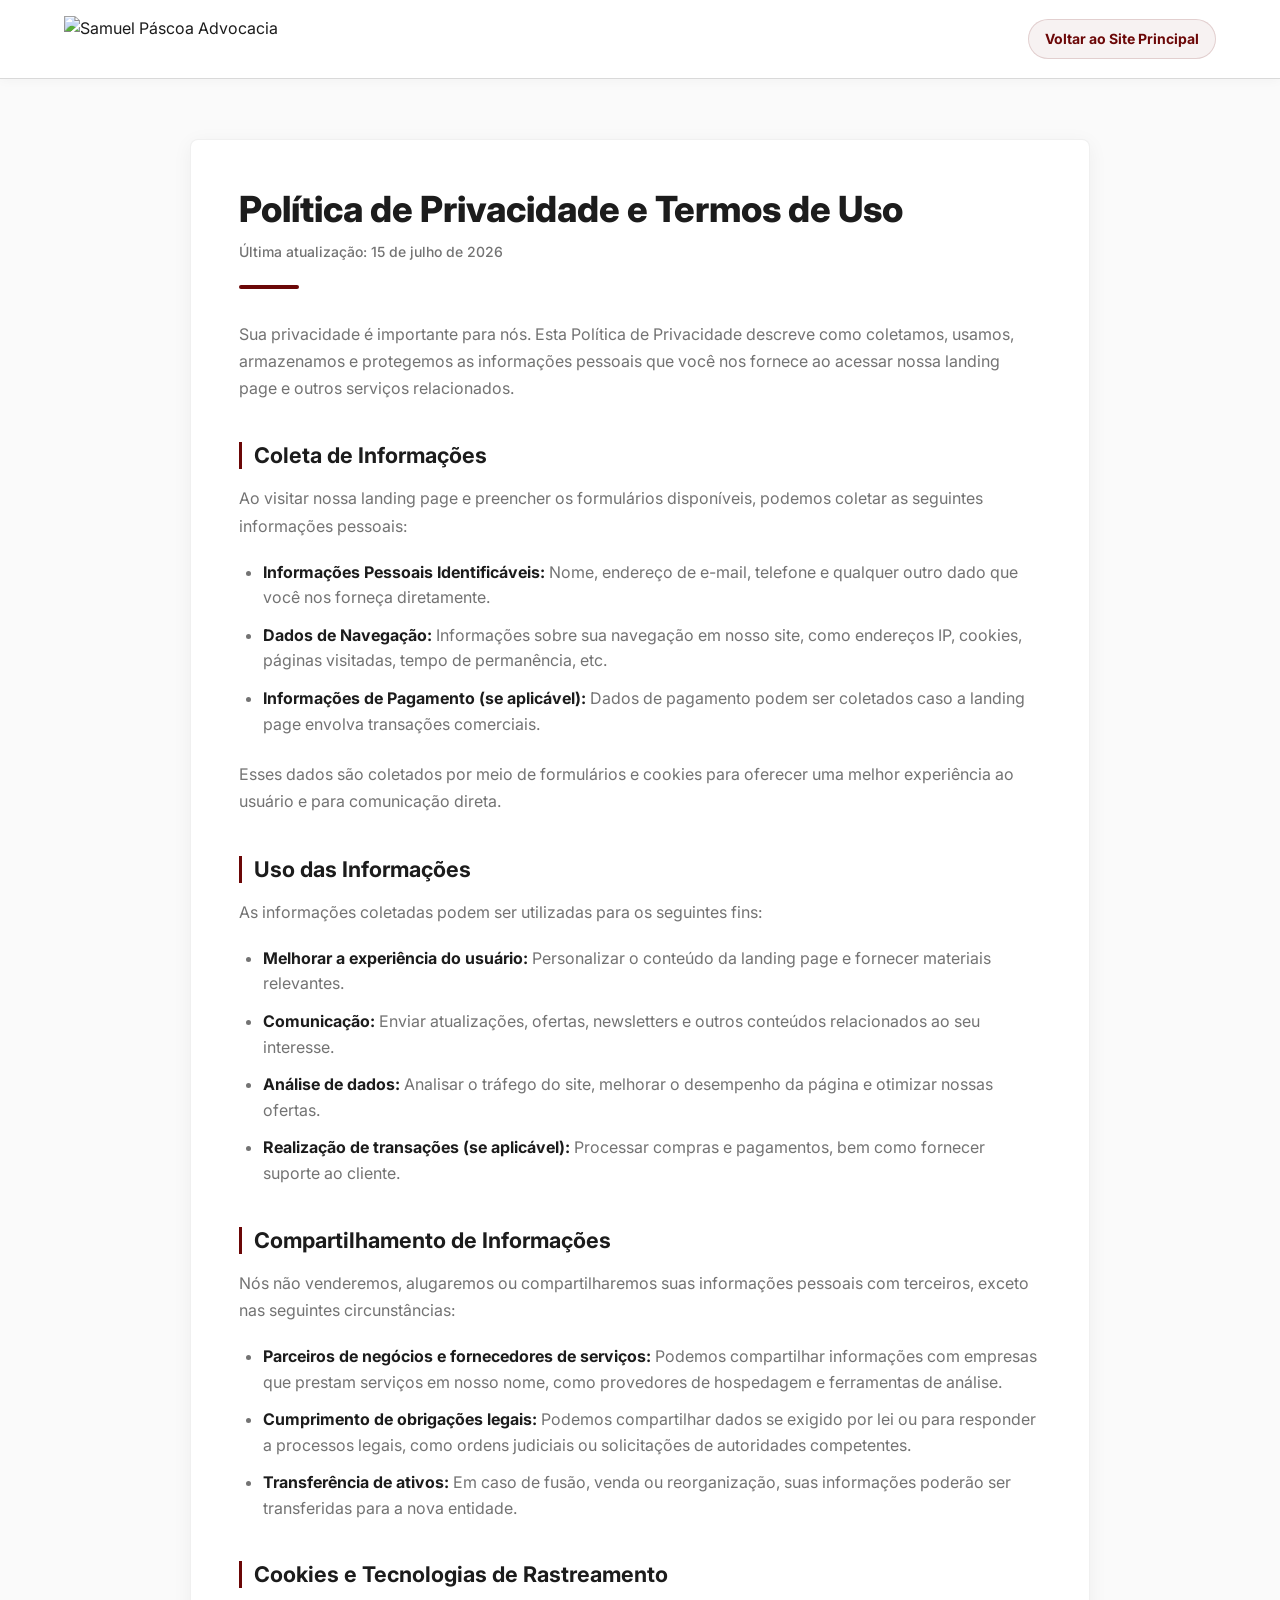
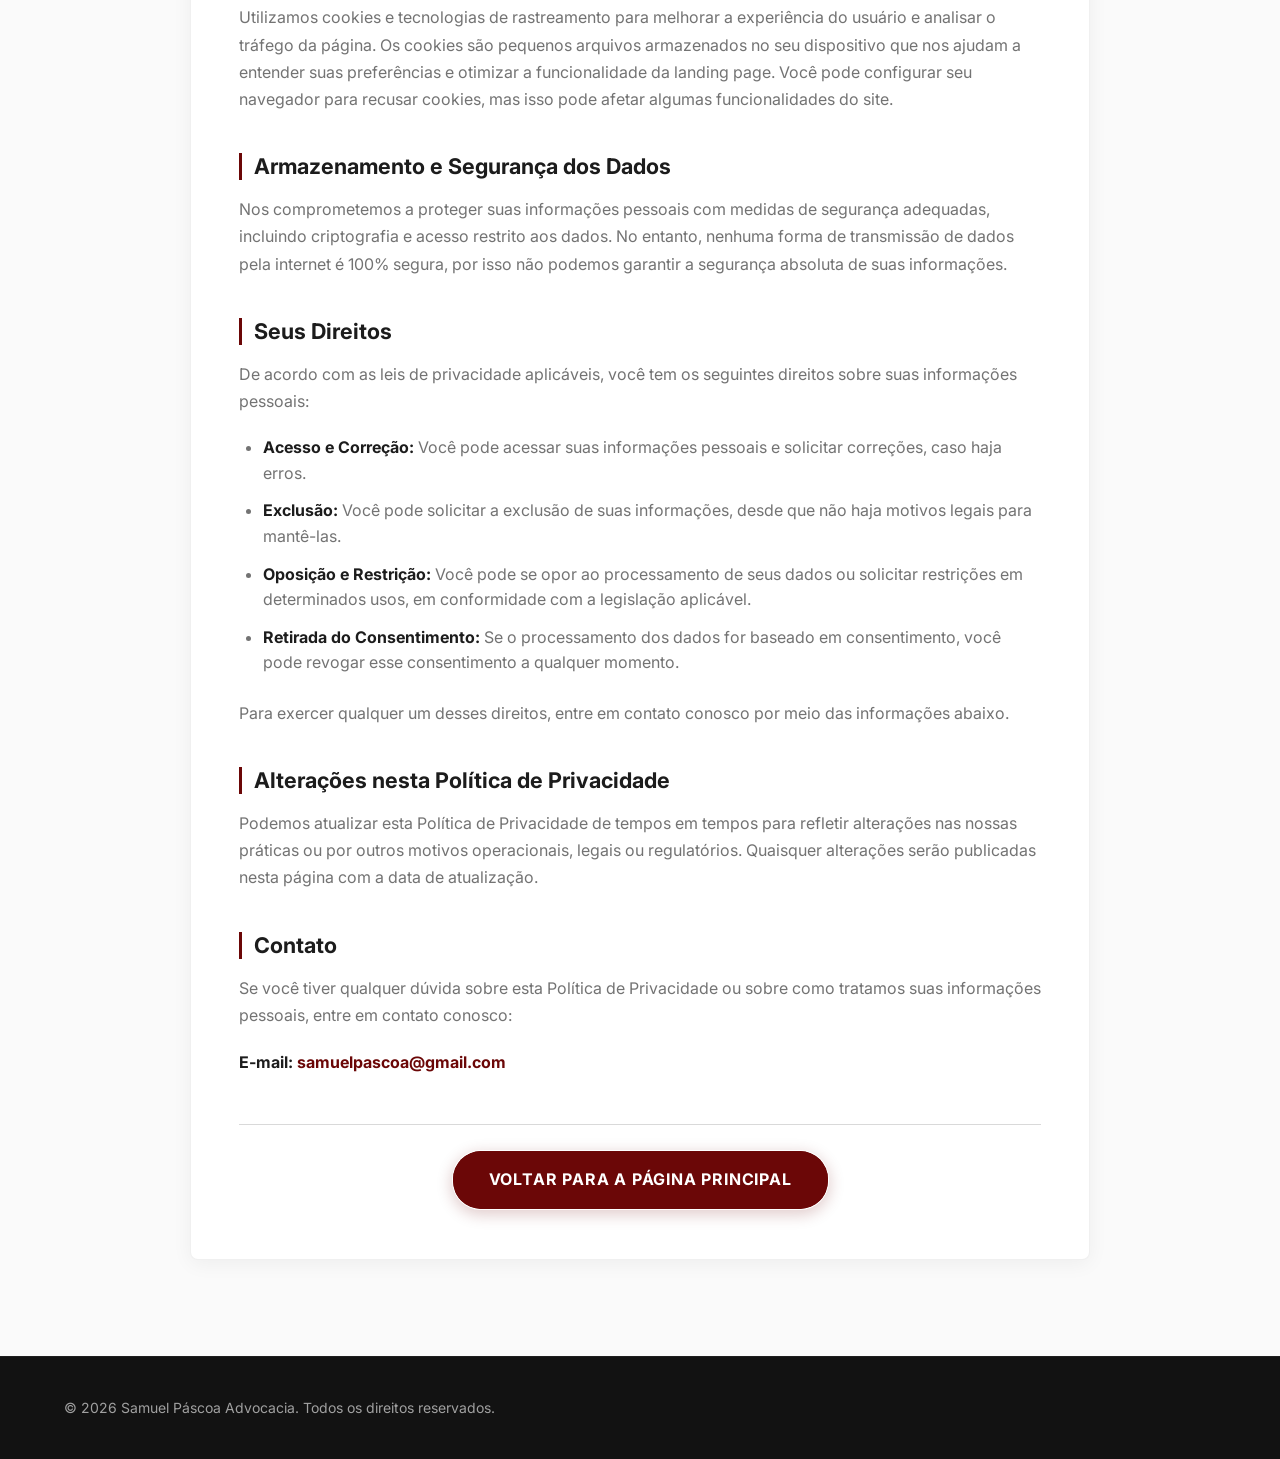
==== privacidade.html @ f3d2ee50 "Add files via upload" ====
<!DOCTYPE html>
<html lang="pt-BR">
<head>
    <meta charset="UTF-8">
    <meta name="viewport" content="width=device-width, initial-scale=1.0">
    <meta name="description" content="Política de Privacidade e Termos de Uso - Samuel Páscoa Advocacia.">
    <title>Política de Privacidade | Samuel Páscoa Advocacia</title>
    
    <!-- Google Fonts - Inter -->
    <link rel="preconnect" href="https://fonts.googleapis.com">
    <link rel="preconnect" href="https://fonts.gstatic.com" crossorigin>
    <link href="https://fonts.googleapis.com/css2?family=Inter:wght@300;400;500;600;700;800&display=swap" rel="stylesheet">
    
    <!-- CSS Stylesheet -->
    <link rel="stylesheet" href="style.css">
</head>
<body class="legal-body">

    <!-- CABEÇALHO / HEADER -->
    <header class="main-header">
        <div class="container header-container">
            <a href="index.html" class="logo">
                <img src="assets/logo.png" alt="Samuel Páscoa Advocacia" class="logo-img">
            </a>
            <a href="index.html" class="header-badge">
                Voltar ao Site Principal
            </a>
        </div>
    </header>

    <!-- CONTEÚDO LEGAL -->
    <main class="legal-page-container">
        <div class="container legal-content-box">
            <h1>Política de Privacidade e Termos de Uso</h1>
            <span class="last-update">Última atualização: 15 de julho de 2026</span>
            
            <div class="section-divider align-left" style="margin: 20px 0 32px 0;"></div>
            
            <p>Sua privacidade é importante para nós. Esta Política de Privacidade descreve como coletamos, usamos, armazenamos e protegemos as informações pessoais que você nos fornece ao acessar nossa landing page e outros serviços relacionados.</p>
            
            <h2>Coleta de Informações</h2>
            <p>Ao visitar nossa landing page e preencher os formulários disponíveis, podemos coletar as seguintes informações pessoais:</p>
            <ul>
                <li><strong>Informações Pessoais Identificáveis:</strong> Nome, endereço de e-mail, telefone e qualquer outro dado que você nos forneça diretamente.</li>
                <li><strong>Dados de Navegação:</strong> Informações sobre sua navegação em nosso site, como endereços IP, cookies, páginas visitadas, tempo de permanência, etc.</li>
                <li><strong>Informações de Pagamento (se aplicável):</strong> Dados de pagamento podem ser coletados caso a landing page envolva transações comerciais.</li>
            </ul>
            <p>Esses dados são coletados por meio de formulários e cookies para oferecer uma melhor experiência ao usuário e para comunicação direta.</p>
            
            <h2>Uso das Informações</h2>
            <p>As informações coletadas podem ser utilizadas para os seguintes fins:</p>
            <ul>
                <li><strong>Melhorar a experiência do usuário:</strong> Personalizar o conteúdo da landing page e fornecer materiais relevantes.</li>
                <li><strong>Comunicação:</strong> Enviar atualizações, ofertas, newsletters e outros conteúdos relacionados ao seu interesse.</li>
                <li><strong>Análise de dados:</strong> Analisar o tráfego do site, melhorar o desempenho da página e otimizar nossas ofertas.</li>
                <li><strong>Realização de transações (se aplicável):</strong> Processar compras e pagamentos, bem como fornecer suporte ao cliente.</li>
            </ul>
            
            <h2>Compartilhamento de Informações</h2>
            <p>Nós não venderemos, alugaremos ou compartilharemos suas informações pessoais com terceiros, exceto nas seguintes circunstâncias:</p>
            <ul>
                <li><strong>Parceiros de negócios e fornecedores de serviços:</strong> Podemos compartilhar informações com empresas que prestam serviços em nosso nome, como provedores de hospedagem e ferramentas de análise.</li>
                <li><strong>Cumprimento de obrigações legais:</strong> Podemos compartilhar dados se exigido por lei ou para responder a processos legais, como ordens judiciais ou solicitações de autoridades competentes.</li>
                <li><strong>Transferência de ativos:</strong> Em caso de fusão, venda ou reorganização, suas informações poderão ser transferidas para a nova entidade.</li>
            </ul>
            
            <h2>Cookies e Tecnologias de Rastreamento</h2>
            <p>Utilizamos cookies e tecnologias de rastreamento para melhorar a experiência do usuário e analisar o tráfego da página. Os cookies são pequenos arquivos armazenados no seu dispositivo que nos ajudam a entender suas preferências e otimizar a funcionalidade da landing page. Você pode configurar seu navegador para recusar cookies, mas isso pode afetar algumas funcionalidades do site.</p>
            
            <h2>Armazenamento e Segurança dos Dados</h2>
            <p>Nos comprometemos a proteger suas informações pessoais com medidas de segurança adequadas, incluindo criptografia e acesso restrito aos dados. No entanto, nenhuma forma de transmissão de dados pela internet é 100% segura, por isso não podemos garantir a segurança absoluta de suas informações.</p>
            
            <h2>Seus Direitos</h2>
            <p>De acordo com as leis de privacidade aplicáveis, você tem os seguintes direitos sobre suas informações pessoais:</p>
            <ul>
                <li><strong>Acesso e Correção:</strong> Você pode acessar suas informações pessoais e solicitar correções, caso haja erros.</li>
                <li><strong>Exclusão:</strong> Você pode solicitar a exclusão de suas informações, desde que não haja motivos legais para mantê-las.</li>
                <li><strong>Oposição e Restrição:</strong> Você pode se opor ao processamento de seus dados ou solicitar restrições em determinados usos, em conformidade com a legislação aplicável.</li>
                <li><strong>Retirada do Consentimento:</strong> Se o processamento dos dados for baseado em consentimento, você pode revogar esse consentimento a qualquer momento.</li>
            </ul>
            <p>Para exercer qualquer um desses direitos, entre em contato conosco por meio das informações abaixo.</p>
            
            <h2>Alterações nesta Política de Privacidade</h2>
            <p>Podemos atualizar esta Política de Privacidade de tempos em tempos para refletir alterações nas nossas práticas ou por outros motivos operacionais, legais ou regulatórios. Quaisquer alterações serão publicadas nesta página com a data de atualização.</p>
            
            <h2>Contato</h2>
            <p>Se você tiver qualquer dúvida sobre esta Política de Privacidade ou sobre como tratamos suas informações pessoais, entre em contato conosco:</p>
            <p style="margin-bottom: 40px;"><strong>E-mail:</strong> <a href="mailto:samuelpascoa@gmail.com" style="color: var(--primary-color); font-weight: 700;">samuelpascoa@gmail.com</a></p>
            
            <div class="legal-cta-wrapper">
                <a href="index.html" class="btn btn-primary shiner">Voltar para a Página Principal</a>
            </div>
        </div>
    </main>

    <!-- FOOTER -->
    <footer class="main-footer">
        <div class="container footer-container">
            <p class="copyright">&copy; 2026 Samuel Páscoa Advocacia. Todos os direitos reservados.</p>
        </div>
    </footer>

</body>
</html>
---- style.css ----
/* 
   SAMUEL PÁSCOA ADVOCACIA - LANDING PAGE STYLE SHEET
   Visual Identity: Premium, Trustworthy, Urgency-optimized (CRO)
   Design System: Custom CSS variables, responsive grids, CSS animations
*/

/* -----------------------------------------
   1. DESIGN TOKENS & VARIABLES
----------------------------------------- */
:root {
    /* Colors */
    --primary-color: #6B0707;       /* Vermelho Bordô (CTAs / Destaques) */
    --primary-hover: #520505;       /* Bordô mais escuro para hover */
    --text-primary: #1C1C1C;        /* Cinza escuro para títulos e textos principais */
    --text-secondary: #737373;      /* Cinza médio para textos secundários */
    --bg-light: #FAFAFA;            /* Off-white de fundo principal */
    --bg-white: #FFFFFF;            /* Branco puro para cards/seções alternadas */
    --bg-dark: #121212;             /* Fundo escuro para Hero/Header/Footer */
    --border-color: #D9D9D9;        /* Cinza claro para divisórias e bordas */
    --accent-glow: rgba(255, 255, 255, 0.85); /* Cor do feixe de brilho do Shiner */
    --whatsapp-color: #25D366;      /* Verde WhatsApp */
    --whatsapp-hover: #20BA5A;

    /* Fonts */
    --font-family: 'Inter', sans-serif;
    
    /* Spacings & Layout */
    --container-max-width: 1200px;
    --transition-smooth: all 0.3s cubic-bezier(0.25, 0.8, 0.25, 1);
    --border-radius: 8px;
    --box-shadow: 0 4px 20px rgba(0, 0, 0, 0.05);
    --box-shadow-hover: 0 10px 30px rgba(107, 7, 7, 0.08);
}

/* -----------------------------------------
   2. RESET & BASE STYLES
----------------------------------------- */
*, *::before, *::after {
    box-sizing: border-box;
    margin: 0;
    padding: 0;
}

html {
    scroll-behavior: smooth;
    font-size: 16px;
    -webkit-font-smoothing: antialiased;
}

body {
    font-family: var(--font-family);
    background-color: var(--bg-light);
    color: var(--text-primary);
    line-height: 1.6;
    overflow-x: hidden;
}

img, svg {
    max-width: 100%;
    height: auto;
    display: block;
}

a {
    text-decoration: none;
    color: inherit;
    transition: var(--transition-smooth);
}

button {
    font-family: inherit;
    cursor: pointer;
    border: none;
    background: none;
    outline: none;
}

/* -----------------------------------------
   3. TYPOGRAPHY & SECTIONS
----------------------------------------- */
h1, h2, h3, h4 {
    font-weight: 700;
    line-height: 1.25;
    color: var(--text-primary);
}

/* Base Container */
.container {
    width: 100%;
    max-width: var(--container-max-width);
    margin: 0 auto;
    padding: 0 24px;
}

/* Section Header Utility */
.section-header {
    text-align: center;
    max-width: 800px;
    margin: 0 auto 56px auto;
}

.section-tagline {
    font-size: 0.875rem;
    font-weight: 700;
    text-transform: uppercase;
    letter-spacing: 0.1em;
    color: var(--primary-color);
    margin-bottom: 12px;
    display: inline-block;
}

.section-tagline.align-left {
    text-align: left;
    display: block;
}

.section-title {
    font-size: 2rem;
    font-weight: 800;
    color: var(--text-primary);
    margin-bottom: 20px;
}

.section-title.align-left {
    text-align: left;
    font-size: 2.25rem;
}

.section-divider {
    width: 60px;
    height: 4px;
    background-color: var(--primary-color);
    margin: 0 auto 24px auto;
    border-radius: 2px;
}

.section-subtitle {
    font-size: 1.125rem;
    color: var(--text-secondary);
    font-weight: 400;
}

/* -----------------------------------------
   4. BUTTONS & CTA ANIMATIONS (CRO SPECIALTY)
----------------------------------------- */
.btn {
    display: inline-flex;
    align-items: center;
    justify-content: center;
    padding: 16px 36px;
    font-size: 1rem;
    font-weight: 700;
    text-transform: uppercase;
    letter-spacing: 0.05em;
    border-radius: 30px;
    transition: var(--transition-smooth);
    border: none;
    box-shadow: 0 4px 15px rgba(107, 7, 7, 0.2);
}

.btn-primary {
    background-color: var(--primary-color);
    color: var(--bg-white);
}

.btn-primary:hover {
    background-color: var(--primary-hover);
    transform: translateY(-2px);
    box-shadow: 0 6px 20px rgba(107, 7, 7, 0.3);
}

/* SHINER EFFECT: Glowing rotating border beam + diagonal shine sweep */
.btn-primary.shiner {
    position: relative;
    z-index: 1;
    overflow: hidden;
    /* Extra padding to accommodate the border beam effect if needed */
    border: 2px solid transparent;
    background-clip: padding-box;
}

/* Border beam element */
.btn-primary.shiner::before {
    content: '';
    position: absolute;
    top: -50%;
    left: -50%;
    width: 200%;
    height: 200%;
    background: conic-gradient(
        from 0deg,
        transparent 0%,
        transparent 35%,
        var(--accent-glow) 50%,
        transparent 65%,
        transparent 100%
    );
    animation: rotateGlow 4s linear infinite;
    z-index: -2;
}

/* Inner masking to maintain button color and shape */
.btn-primary.shiner::after {
    content: '';
    position: absolute;
    inset: 0px;
    background-color: var(--primary-color);
    border-radius: 28px; /* Slightly smaller than outer button border-radius */
    z-index: -1;
    transition: var(--transition-smooth);
}

.btn-primary.shiner:hover::after {
    background-color: var(--primary-hover);
}

/* Diagonal reflection sweep (double shiner effect for maximum CRO punch) */
@keyframes rotateGlow {
    0% {
        transform: rotate(0deg);
    }
    100% {
        transform: rotate(360deg);
    }
}

/* -----------------------------------------
   5. HEADER / NAVIGATION
----------------------------------------- */
.main-header {
    background-color: var(--bg-white);
    border-bottom: 1px solid var(--border-color);
    position: sticky;
    top: 0;
    z-index: 100;
    padding: 16px 0;
    box-shadow: 0 2px 10px rgba(0, 0, 0, 0.03);
}

.header-container {
    display: flex;
    justify-content: space-between;
    align-items: center;
}

.logo {
    display: flex;
    align-items: center;
}

.logo-img {
    height: 46px;
    width: auto;
}

.header-badge {
    background-color: rgba(107, 7, 7, 0.05);
    border: 1px solid rgba(107, 7, 7, 0.15);
    padding: 8px 16px;
    border-radius: 20px;
    font-size: 0.875rem;
    font-weight: 700;
    color: var(--primary-color);
    display: flex;
    align-items: center;
    gap: 8px;
}

.pulse-dot {
    width: 8px;
    height: 8px;
    background-color: #25D366;
    border-radius: 50%;
    display: inline-block;
    animation: pulse 1.5s infinite;
}

@keyframes pulse {
    0% {
        transform: scale(0.9);
        box-shadow: 0 0 0 0 rgba(37, 211, 102, 0.7);
    }
    70% {
        transform: scale(1);
        box-shadow: 0 0 0 8px rgba(37, 211, 102, 0);
    }
    100% {
        transform: scale(0.9);
        box-shadow: 0 0 0 0 rgba(37, 211, 102, 0);
    }
}

/* -----------------------------------------
   6. DOBRA 1 — HERO
----------------------------------------- */
.hero-section {
    position: relative;
    background-image: url('assets/hero_background.png');
    background-size: cover;
    background-position: center;
    background-repeat: no-repeat;
    color: var(--bg-white);
    padding: 120px 0 100px 0;
    min-height: 85vh;
    display: flex;
    align-items: center;
    overflow: hidden;
}

.hero-overlay {
    position: absolute;
    inset: 0;
    background: linear-gradient(135deg, rgba(18, 18, 18, 0.95) 0%, rgba(18, 18, 18, 0.85) 60%, rgba(107, 7, 7, 0.4) 100%);
    z-index: 1;
}

.hero-container {
    position: relative;
    z-index: 2;
}

.hero-content {
    max-width: 720px;
}

.hero-logo {
    margin-bottom: 24px;
    display: flex;
    justify-content: flex-start;
}

.hero-logo-img {
    height: 90px;
    width: auto;
    filter: drop-shadow(0 4px 10px rgba(0, 0, 0, 0.3));
}

.location-badge {
    background-color: var(--primary-color);
    color: var(--bg-white);
    padding: 8px 16px;
    border-radius: 20px;
    font-size: 0.875rem;
    font-weight: 700;
    letter-spacing: 0.05em;
    display: inline-flex;
    align-items: center;
    gap: 8px;
    margin-bottom: 24px;
    border: 1px solid rgba(255, 255, 255, 0.2);
}

.hero-title {
    font-size: 2.875rem;
    font-weight: 800;
    color: var(--bg-white);
    margin-bottom: 24px;
    line-height: 1.2;
}

.hero-description {
    font-size: 1.125rem;
    line-height: 1.7;
    color: rgba(255, 255, 255, 0.9);
    margin-bottom: 40px;
    font-weight: 300;
}

.hero-cta-wrapper {
    display: flex;
    flex-direction: column;
    align-items: flex-start;
    gap: 12px;
}

.cta-subtext {
    font-size: 0.875rem;
    color: rgba(255, 255, 255, 0.7);
    margin-left: 4px;
}

/* -----------------------------------------
   7. DOBRA 2 — SERVIÇOS
----------------------------------------- */
.services-section {
    padding: 96px 0;
    background-color: var(--bg-white);
}

.services-grid {
    display: grid;
    grid-template-columns: repeat(4, 1fr);
    gap: 24px;
    margin-bottom: 56px;
}

.service-card {
    background-color: var(--bg-light);
    border: 1px solid rgba(0, 0, 0, 0.06);
    border-radius: var(--border-radius);
    padding: 32px 24px;
    transition: var(--transition-smooth);
    display: flex;
    flex-direction: column;
    align-items: center;
    text-align: center;
}

.service-card:hover {
    transform: translateY(-6px);
    border-color: var(--primary-color);
    background-color: var(--bg-white);
    box-shadow: var(--box-shadow-hover);
}

.service-icon-wrapper {
    background-color: rgba(107, 7, 7, 0.08);
    color: var(--primary-color);
    width: 48px;
    height: 48px;
    border-radius: 6px;
    display: flex;
    align-items: center;
    justify-content: center;
    margin-bottom: 20px;
    transition: var(--transition-smooth);
}

.service-card:hover .service-icon-wrapper {
    background-color: var(--primary-color);
    color: var(--bg-white);
}

.service-card-title {
    font-size: 1.125rem;
    font-weight: 700;
    margin-bottom: 12px;
    color: var(--text-primary);
}

.service-card-text {
    font-size: 0.9375rem;
    color: var(--text-secondary);
    line-height: 1.5;
}

.services-cta {
    text-align: center;
}

/* -----------------------------------------
   8. DOBRA 3 — SOBRE O ESCRITÓRIO
----------------------------------------- */
.about-section {
    padding: 96px 0;
    background-color: var(--bg-light);
    border-top: 1px solid var(--border-color);
    border-bottom: 1px solid var(--border-color);
}

.about-container {
    display: grid;
    grid-template-columns: 1fr 1.2fr;
    gap: 64px;
    align-items: center;
}

.about-image-wrapper {
    position: relative;
    padding-bottom: 20px;
}

.about-decor-border {
    position: absolute;
    inset: 20px -20px -20px 20px;
    border: 3px solid var(--primary-color);
    border-radius: var(--border-radius);
    z-index: 1;
}

.about-lawyer-card {
    position: relative;
    z-index: 2;
    background: linear-gradient(135deg, #1C1C1C 0%, #121212 100%);
    color: var(--bg-white);
    border-radius: var(--border-radius);
    border: 1px solid rgba(255, 255, 255, 0.1);
    box-shadow: 0 20px 40px rgba(0, 0, 0, 0.15);
    overflow: hidden;
    display: flex;
    flex-direction: column;
}

.about-lawyer-img-wrapper {
    width: 100%;
    height: 380px;
    overflow: hidden;
    position: relative;
}

.about-lawyer-img {
    width: 100%;
    height: 100%;
    object-fit: cover;
    object-position: center top;
    transition: var(--transition-smooth);
}

.about-lawyer-card:hover .about-lawyer-img {
    transform: scale(1.03);
}

.about-lawyer-info {
    padding: 30px 24px;
    text-align: center;
    display: flex;
    flex-direction: column;
    align-items: center;
    background-color: rgba(28, 28, 28, 0.95);
    border-top: 1px solid rgba(255, 255, 255, 0.05);
}

.lawyer-name {
    font-size: 1.5rem;
    font-weight: 800;
    letter-spacing: 0.02em;
    margin-bottom: 6px;
    color: var(--bg-white);
}

.lawyer-title {
    font-size: 0.875rem;
    color: var(--border-color);
    font-weight: 500;
    letter-spacing: 0.1em;
    text-transform: uppercase;
    margin-bottom: 16px;
}

.lawyer-badge-year {
    background-color: var(--primary-color);
    color: var(--bg-white);
    padding: 8px 20px;
    border-radius: 20px;
    font-size: 0.875rem;
    font-weight: 700;
    box-shadow: 0 4px 10px rgba(107, 7, 7, 0.3);
}

.about-content {
    display: flex;
    flex-direction: column;
    gap: 20px;
}

.about-text-lead {
    font-size: 1.25rem;
    font-weight: 600;
    color: var(--text-primary);
    line-height: 1.5;
}

.about-text {
    font-size: 1rem;
    color: var(--text-secondary);
}

.about-highlight-box {
    background-color: var(--bg-white);
    border-left: 4px solid var(--primary-color);
    padding: 24px;
    border-radius: 0 var(--border-radius) var(--border-radius) 0;
    box-shadow: var(--box-shadow);
}

.about-highlight-box h4 {
    font-size: 1.125rem;
    font-weight: 700;
    margin-bottom: 8px;
    color: var(--primary-color);
}

.about-highlight-box p {
    font-size: 0.9375rem;
    color: var(--text-secondary);
    margin: 0;
}

.about-cta-wrapper {
    margin-top: 12px;
}

/* -----------------------------------------
   9. DOBRA 4 — DIFERENCIAIS
----------------------------------------- */
.diferenciais-section {
    padding: 96px 0;
    background-color: var(--bg-white);
}

.diferenciais-list {
    display: flex;
    flex-direction: column;
    gap: 20px;
    max-width: 900px;
    margin: 0 auto 56px auto;
}

.diferencial-item {
    display: flex;
    gap: 32px;
    padding: 32px;
    background-color: var(--bg-light);
    border: 1px solid rgba(0, 0, 0, 0.05);
    border-radius: var(--border-radius);
    transition: var(--transition-smooth);
}

.diferencial-item:hover {
    border-color: var(--primary-color);
    transform: translateX(6px);
    box-shadow: var(--box-shadow-hover);
}

.dif-num {
    font-size: 2.25rem;
    font-weight: 800;
    color: var(--primary-color);
    line-height: 1;
    opacity: 0.8;
}

.dif-content h3 {
    font-size: 1.25rem;
    font-weight: 700;
    margin-bottom: 8px;
}

.dif-content p {
    font-size: 0.9375rem;
    color: var(--text-secondary);
    margin: 0;
}

.diferenciais-cta {
    text-align: center;
}

/* -----------------------------------------
   10. DOBRA 5 — PROVA SOCIAL
----------------------------------------- */
.social-proof-section {
    padding: 96px 0;
    background-color: var(--bg-light);
    border-top: 1px solid var(--border-color);
    border-bottom: 1px solid var(--border-color);
}

.reviews-grid {
    display: grid;
    grid-template-columns: repeat(3, 1fr);
    gap: 24px;
}

.review-card {
    background-color: var(--bg-white);
    border: 1px solid rgba(0, 0, 0, 0.05);
    border-radius: var(--border-radius);
    padding: 32px;
    box-shadow: var(--box-shadow);
    transition: var(--transition-smooth);
}

.review-card:hover {
    transform: translateY(-4px);
    box-shadow: 0 10px 25px rgba(0, 0, 0, 0.08);
}

.review-header {
    display: flex;
    align-items: center;
    gap: 16px;
    margin-bottom: 16px;
    position: relative;
}

.review-avatar {
    width: 44px;
    height: 44px;
    border-radius: 50%;
    background-color: #6B0707;
    color: var(--bg-white);
    font-weight: 700;
    display: flex;
    align-items: center;
    justify-content: center;
    font-size: 1.125rem;
}

.review-avatar-neutral {
    width: 44px;
    height: 44px;
    border-radius: 50%;
    background-color: #1c1c1c;
    color: var(--bg-white);
    font-weight: 700;
    display: flex;
    align-items: center;
    justify-content: center;
    font-size: 0.75rem;
    letter-spacing: 1px;
}

.review-info, .review-info-neutral {
    display: flex;
    flex-direction: column;
}

.review-author {
    font-size: 0.9375rem;
    font-weight: 700;
    color: var(--text-primary);
}

.review-date {
    font-size: 0.75rem;
    color: var(--text-secondary);
}

.google-icon-wrapper {
    position: absolute;
    top: 0;
    right: 0;
}

.review-stars {
    color: #F1C40F;
    font-size: 1.125rem;
    margin-bottom: 12px;
}

.review-text {
    font-size: 0.9375rem;
    color: var(--text-secondary);
    line-height: 1.6;
}

/* -----------------------------------------
   11. DOBRA 6 — FAQ (PERGUNTAS FREQUENTES)
----------------------------------------- */
.faq-section {
    padding: 96px 0;
    background-color: var(--bg-white);
}

.faq-accordion {
    max-width: 800px;
    margin: 0 auto 56px auto;
    display: flex;
    flex-direction: column;
    gap: 16px;
}

.faq-item {
    border: 1px solid rgba(0, 0, 0, 0.08);
    border-radius: var(--border-radius);
    background-color: var(--bg-light);
    overflow: hidden;
    transition: var(--transition-smooth);
}

.faq-question {
    width: 100%;
    padding: 24px;
    display: flex;
    justify-content: space-between;
    align-items: center;
    font-size: 1.125rem;
    font-weight: 700;
    color: var(--text-primary);
    text-align: left;
    transition: var(--transition-smooth);
}

.faq-question:hover {
    color: var(--primary-color);
}

.faq-icon {
    font-size: 1.5rem;
    font-weight: 400;
    color: var(--primary-color);
    transition: transform 0.3s ease;
}

.faq-answer {
    max-height: 0;
    overflow: hidden;
    transition: max-height 0.4s cubic-bezier(0, 1, 0, 1), padding 0.3s ease;
    padding: 0 24px;
}

.faq-answer p {
    font-size: 0.9375rem;
    color: var(--text-secondary);
    line-height: 1.6;
    padding-bottom: 24px;
}

/* Active State */
.faq-item.active {
    border-color: var(--primary-color);
    background-color: var(--bg-white);
    box-shadow: var(--box-shadow);
}

.faq-item.active .faq-question {
    color: var(--primary-color);
}

.faq-item.active .faq-icon {
    transform: rotate(45deg);
}

.faq-item.active .faq-answer {
    max-height: 1000px; /* Large enough to fit any answer */
    transition: max-height 0.4s cubic-bezier(1, 0, 1, 0);
}

.faq-cta {
    text-align: center;
}

/* -----------------------------------------
   12. DOBRA 7 — CONTATO E LOCALIZAÇÃO
----------------------------------------- */
.contact-section {
    padding: 96px 0;
    background-color: var(--bg-light);
    border-top: 1px solid var(--border-color);
}

.contact-container {
    display: grid;
    grid-template-columns: 1.1fr 1fr;
    gap: 64px;
    align-items: center;
}

.contact-subtitle {
    font-size: 1.125rem;
    color: var(--text-secondary);
    margin-bottom: 40px;
}

.contact-details {
    display: flex;
    flex-direction: column;
    gap: 24px;
}

.contact-detail-item {
    display: flex;
    align-items: center;
    gap: 20px;
}

.contact-icon {
    width: 52px;
    height: 52px;
    border-radius: 50%;
    background-color: rgba(107, 7, 7, 0.08);
    color: var(--primary-color);
    display: flex;
    align-items: center;
    justify-content: center;
    flex-shrink: 0;
}

.contact-text {
    font-size: 1rem;
    color: var(--text-primary);
}

.contact-text strong {
    display: block;
    font-size: 0.875rem;
    color: var(--text-secondary);
    text-transform: uppercase;
    letter-spacing: 0.05em;
    margin-bottom: 2px;
}

.contact-text a {
    font-weight: 700;
    color: var(--text-primary);
}

.contact-text a:hover {
    color: var(--primary-color);
}

.contact-map {
    height: 380px;
    border-radius: var(--border-radius);
    overflow: hidden;
    border: 1px solid var(--border-color);
    box-shadow: var(--box-shadow);
}

.map-placeholder {
    width: 100%;
    height: 100%;
}

/* -----------------------------------------
   13. FOOTER
----------------------------------------- */
.main-footer {
    background-color: var(--bg-dark);
    color: rgba(255, 255, 255, 0.6);
    padding: 40px 0;
    border-top: 1px solid rgba(255, 255, 255, 0.05);
}

.footer-container {
    display: flex;
    justify-content: space-between;
    align-items: center;
    font-size: 0.875rem;
}

.footer-links {
    display: flex;
    align-items: center;
    gap: 16px;
}

.footer-links a {
    color: rgba(255, 255, 255, 0.6);
}

.footer-links a:hover {
    color: var(--bg-white);
}

.footer-links .separator {
    opacity: 0.3;
}

/* -----------------------------------------
   14. FLOATING WHATSAPP
----------------------------------------- */
.whatsapp-floating {
    position: fixed;
    bottom: 32px;
    right: 32px;
    background-color: var(--whatsapp-color);
    color: var(--bg-white);
    width: 60px;
    height: 60px;
    border-radius: 50%;
    display: flex;
    align-items: center;
    justify-content: center;
    box-shadow: 0 6px 20px rgba(37, 211, 102, 0.4);
    z-index: 999;
    transition: var(--transition-smooth);
    animation: whatsappPulse 2s infinite;
}

.whatsapp-floating:hover {
    background-color: var(--whatsapp-hover);
    transform: scale(1.1);
    box-shadow: 0 8px 25px rgba(37, 211, 102, 0.5);
}

@keyframes whatsappPulse {
    0% {
        box-shadow: 0 0 0 0 rgba(37, 211, 102, 0.7);
    }
    70% {
        box-shadow: 0 0 0 15px rgba(37, 211, 102, 0);
    }
    100% {
        box-shadow: 0 0 0 0 rgba(37, 211, 102, 0);
    }
}

/* -----------------------------------------
   15. RESPONSIVE DESIGN (BREAKPOINTS)
----------------------------------------- */

/* Tablet & Smaller Desktops */
@media (max-width: 1024px) {
    /* Typo */
    .hero-title {
        font-size: 2.25rem;
    }
    
    /* Layout */
    .services-grid {
        grid-template-columns: repeat(2, 1fr);
    }
    
    .about-container {
        grid-template-columns: 1fr;
        gap: 48px;
    }
    
    .about-image-wrapper {
        max-width: 480px;
        margin: 0 auto;
        width: 100%;
    }
    
    .contact-container {
        grid-template-columns: 1fr;
        gap: 48px;
    }
    
    .reviews-grid {
        grid-template-columns: repeat(2, 1fr);
    }
    
    .review-card:last-child {
        grid-column: span 2;
    }
}

/* Mobile Devices */
@media (max-width: 768px) {
    html {
        font-size: 15px;
    }
    
    .section-title {
        font-size: 1.75rem;
    }
    
    .section-title.align-left {
        font-size: 1.85rem;
    }
    
    /* Hero */
    .hero-section {
        padding: 80px 0 60px 0;
        min-height: auto;
    }
    
    .hero-title {
        font-size: 2rem;
    }
    
    .hero-cta-wrapper {
        width: 100%;
    }
    
    .btn {
        width: 100%;
        padding: 18px 24px;
        font-size: 0.95rem;
    }
    
    .cta-subtext {
        text-align: center;
        width: 100%;
        display: block;
    }
    
    /* Services */
    .services-grid {
        grid-template-columns: 1fr;
        gap: 16px;
    }
    
    /* Diferenciais */
    .diferencial-item {
        gap: 20px;
        padding: 24px;
    }
    
    .dif-num {
        font-size: 1.75rem;
    }
    
    /* Prova Social */
    .reviews-grid {
        grid-template-columns: 1fr;
        gap: 16px;
    }
    
    .review-card:last-child {
        grid-column: span 1;
    }
    
    /* FAQ */
    .faq-question {
        padding: 20px;
        font-size: 1rem;
    }
    
    /* Header & Footer */
    .header-container {
        flex-direction: column;
        gap: 12px;
        text-align: center;
    }
    
    .footer-container {
        flex-direction: column;
        gap: 16px;
        text-align: center;
    }
    
    .whatsapp-floating {
        bottom: 24px;
        right: 24px;
        width: 54px;
        height: 54px;
    }
}

/* -----------------------------------------
   16. LEGAL PAGES STYLING (PRIVACY/TERMS)
----------------------------------------- */
.legal-body {
    background-color: var(--bg-light);
}

.legal-page-container {
    padding: 60px 0 96px 0;
}

.legal-content-box {
    background-color: var(--bg-white);
    border: 1px solid rgba(0, 0, 0, 0.06);
    border-radius: var(--border-radius);
    padding: 48px;
    box-shadow: var(--box-shadow);
    max-width: 900px;
    margin: 0 auto;
}

.legal-content-box h1 {
    font-size: 2.25rem;
    font-weight: 800;
    color: var(--text-primary);
    margin-bottom: 8px;
    line-height: 1.2;
}

.legal-content-box .last-update {
    font-size: 0.875rem;
    color: var(--text-secondary);
    font-weight: 500;
}

.legal-content-box h2 {
    font-size: 1.35rem;
    font-weight: 700;
    color: var(--text-primary);
    margin: 40px 0 16px 0;
    padding-left: 12px;
    border-left: 3px solid var(--primary-color);
}

.legal-content-box p {
    font-size: 1rem;
    color: var(--text-secondary);
    line-height: 1.7;
    margin-bottom: 20px;
}

.legal-content-box ul {
    margin-bottom: 24px;
    padding-left: 24px;
}

.legal-content-box li {
    font-size: 1rem;
    color: var(--text-secondary);
    line-height: 1.6;
    margin-bottom: 12px;
}

.legal-content-box strong {
    color: var(--text-primary);
}

.legal-cta-wrapper {
    margin-top: 48px;
    padding-top: 24px;
    border-top: 1px solid var(--border-color);
    text-align: center;
}

@media (max-width: 768px) {
    .legal-content-box {
        padding: 32px 20px;
    }
    
    .legal-content-box h1 {
        font-size: 1.75rem;
    }
    
    .legal-content-box h2 {
        font-size: 1.2rem;
        margin: 32px 0 12px 0;
    }
}
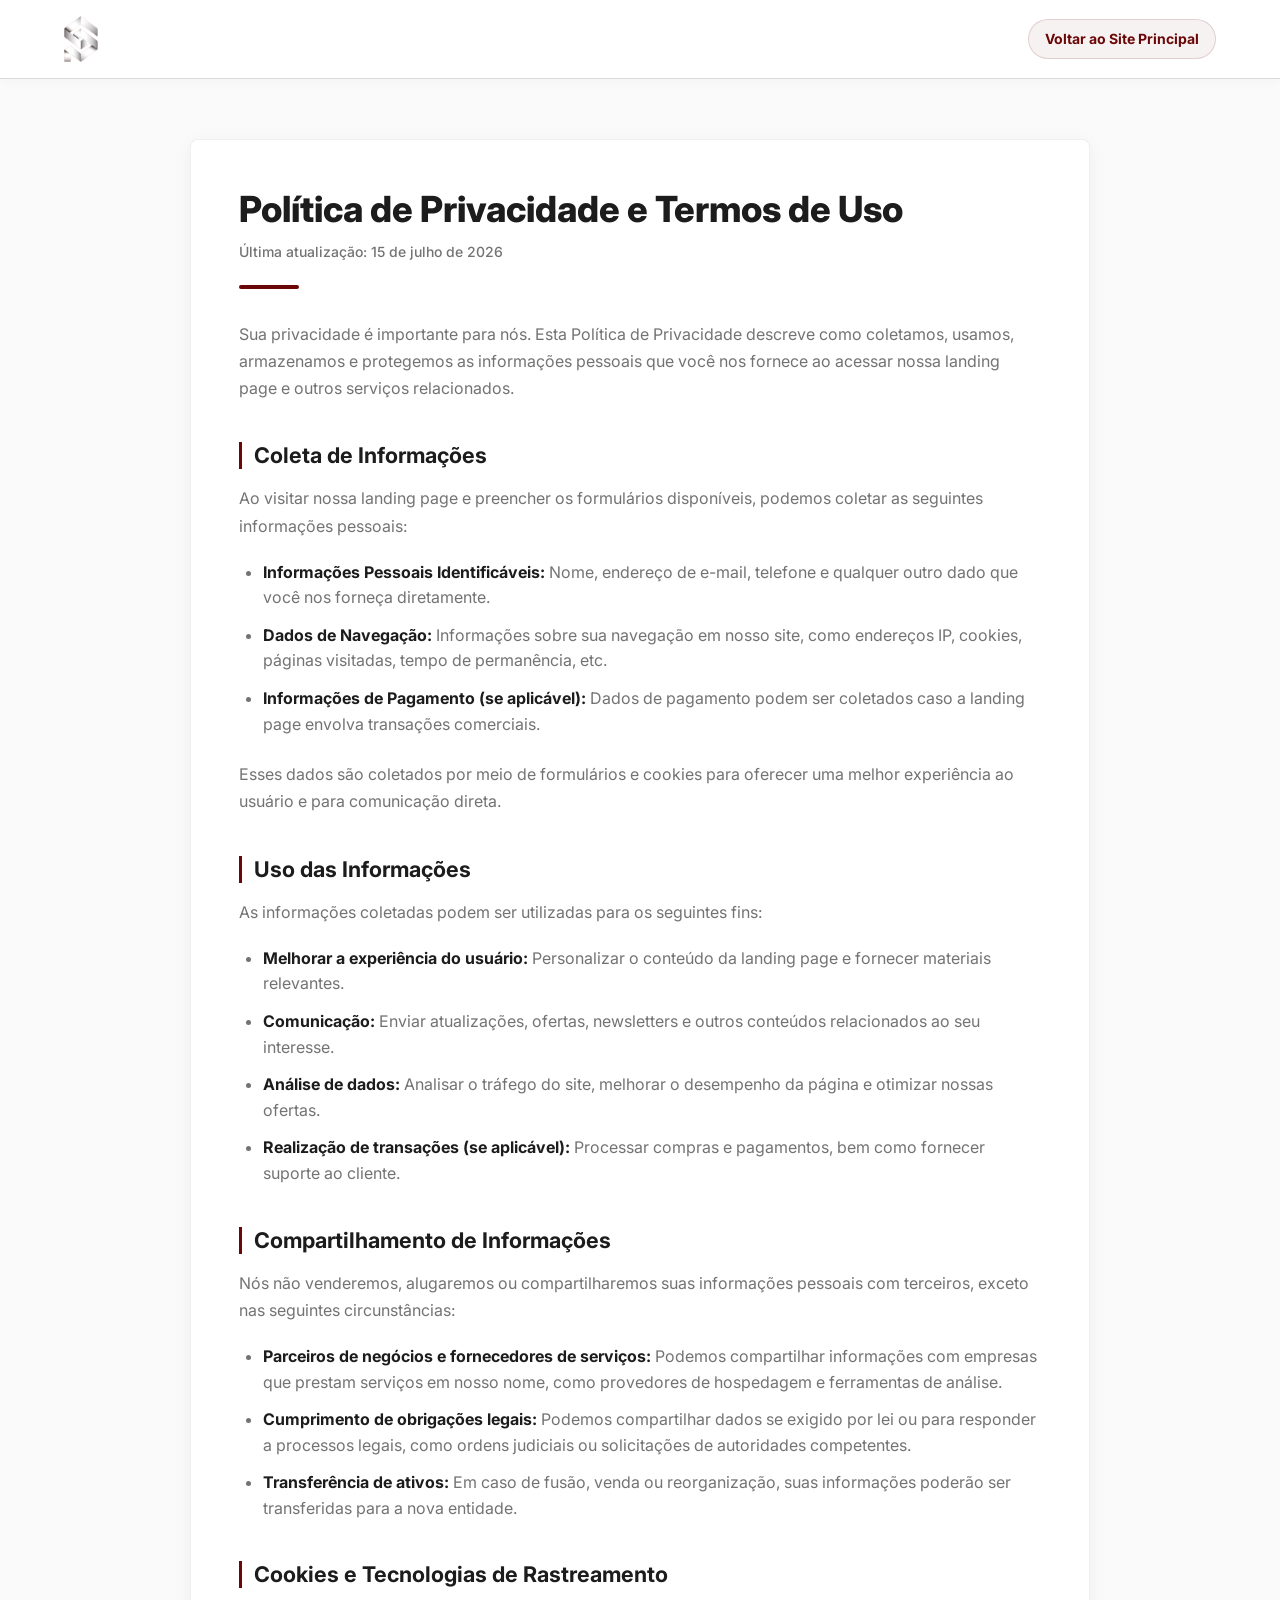
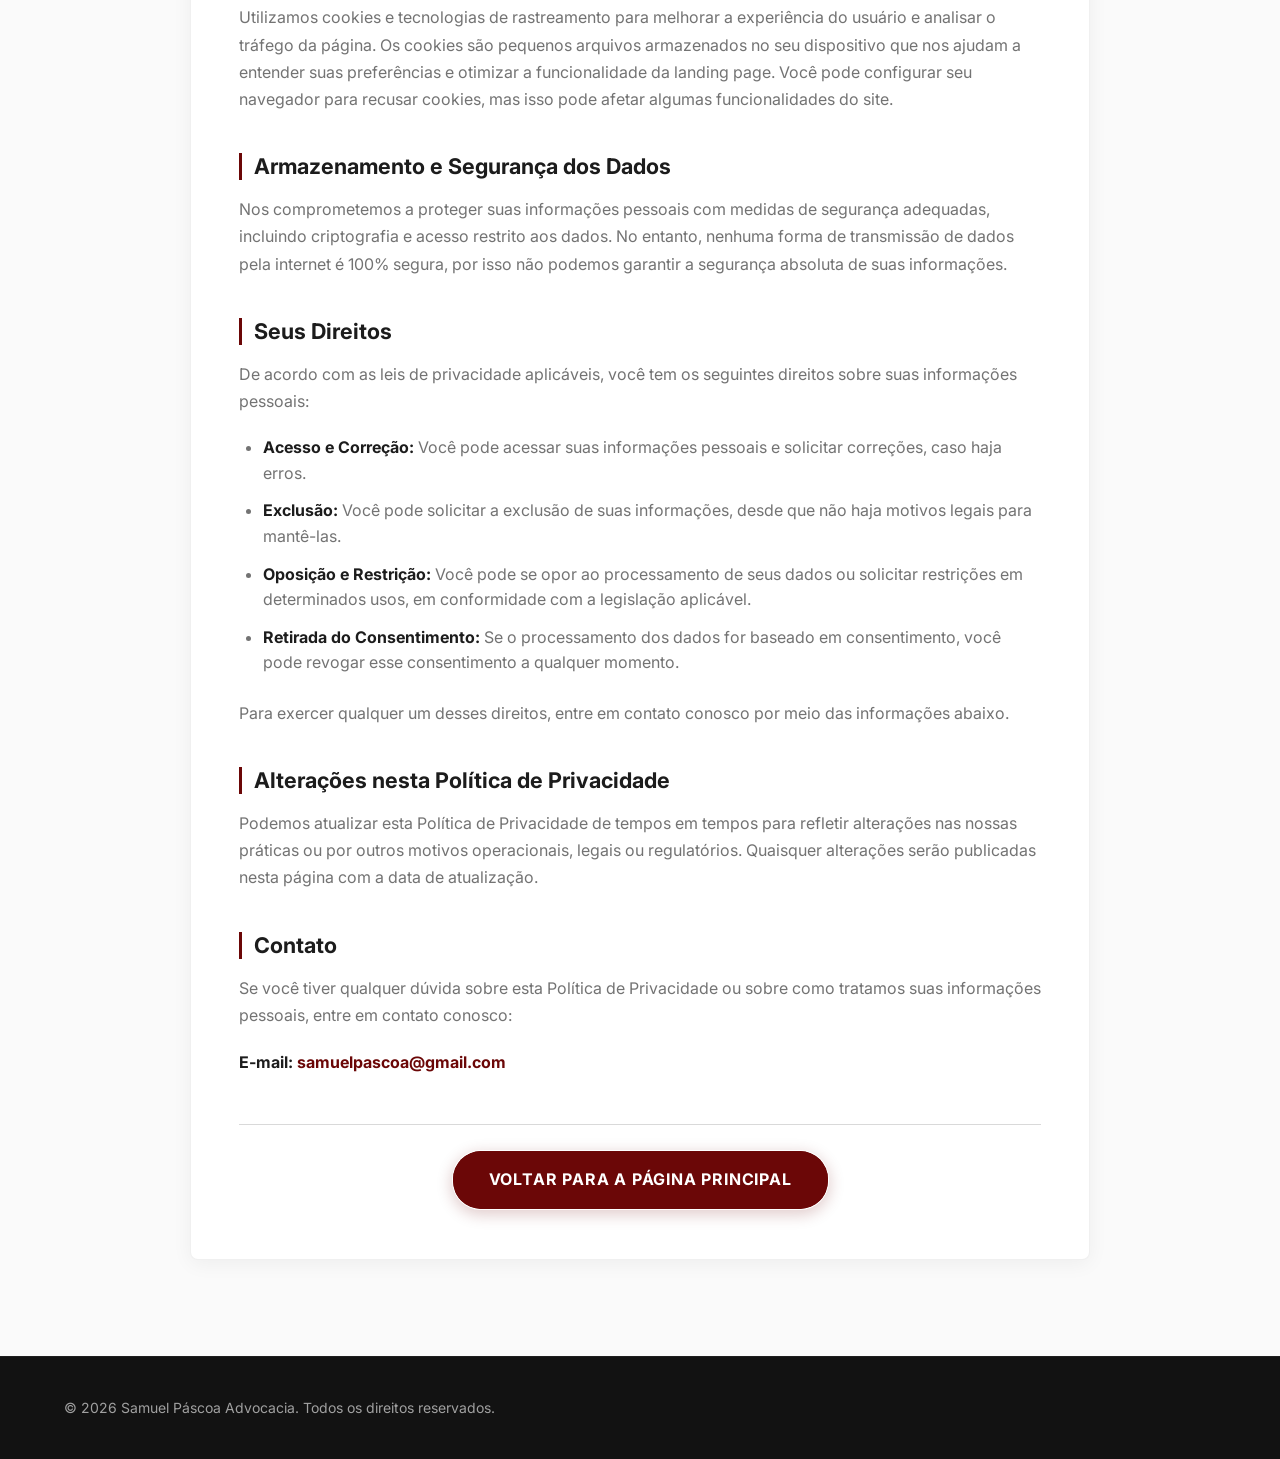
==== commit e3658ac2: "Update privacidade.html" ====
--- a/privacidade.html
+++ b/privacidade.html
@@ -20,7 +20,7 @@
     <header class="main-header">
         <div class="container header-container">
             <a href="index.html" class="logo">
-                <img src="assets/logo.png" alt="Samuel Páscoa Advocacia" class="logo-img">
+                <img src="logo.png" alt="Samuel Páscoa Advocacia" class="logo-img">
             </a>
             <a href="index.html" class="header-badge">
                 Voltar ao Site Principal
--- a/style.css
+++ b/style.css
@@ -295,7 +295,7 @@
 ----------------------------------------- */
 .hero-section {
     position: relative;
-    background-image: url('assets/hero_background.png');
+    background-image: url('hero_background.png');
     background-size: cover;
     background-position: center;
     background-repeat: no-repeat;
